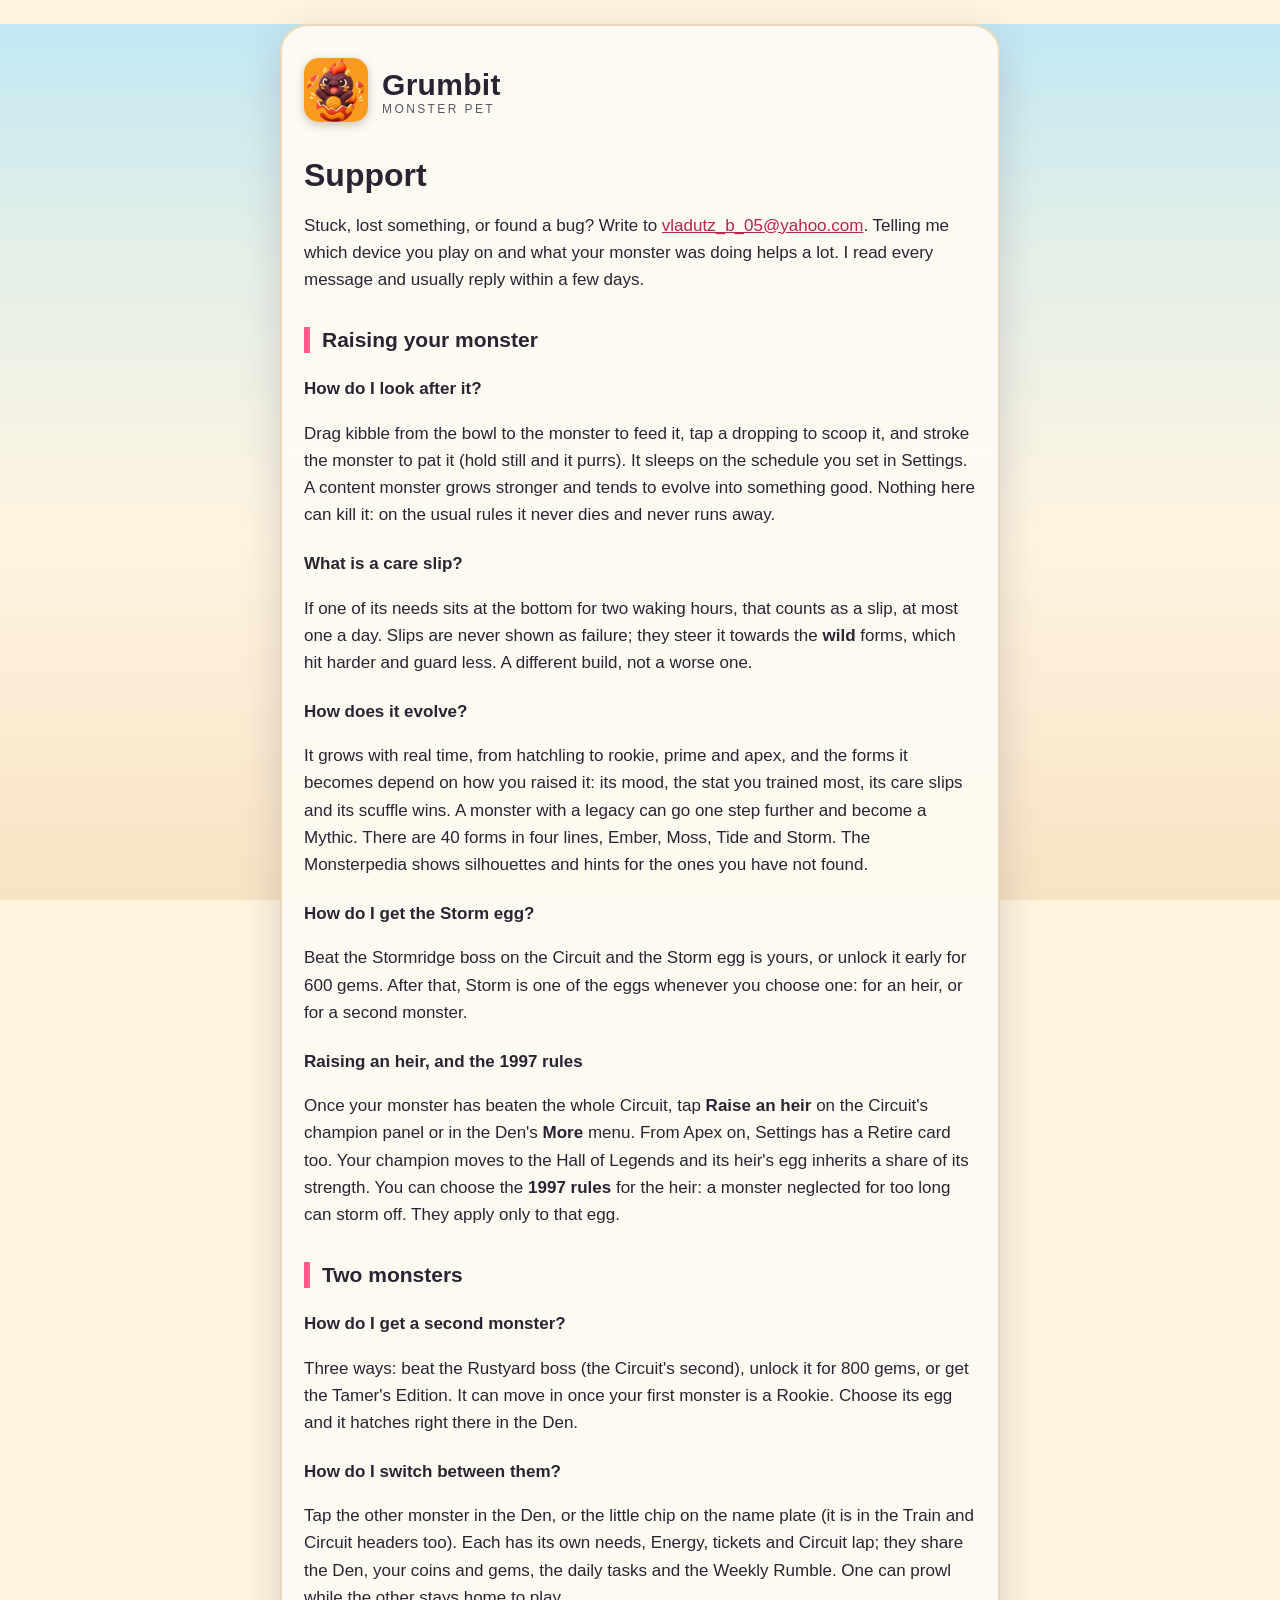
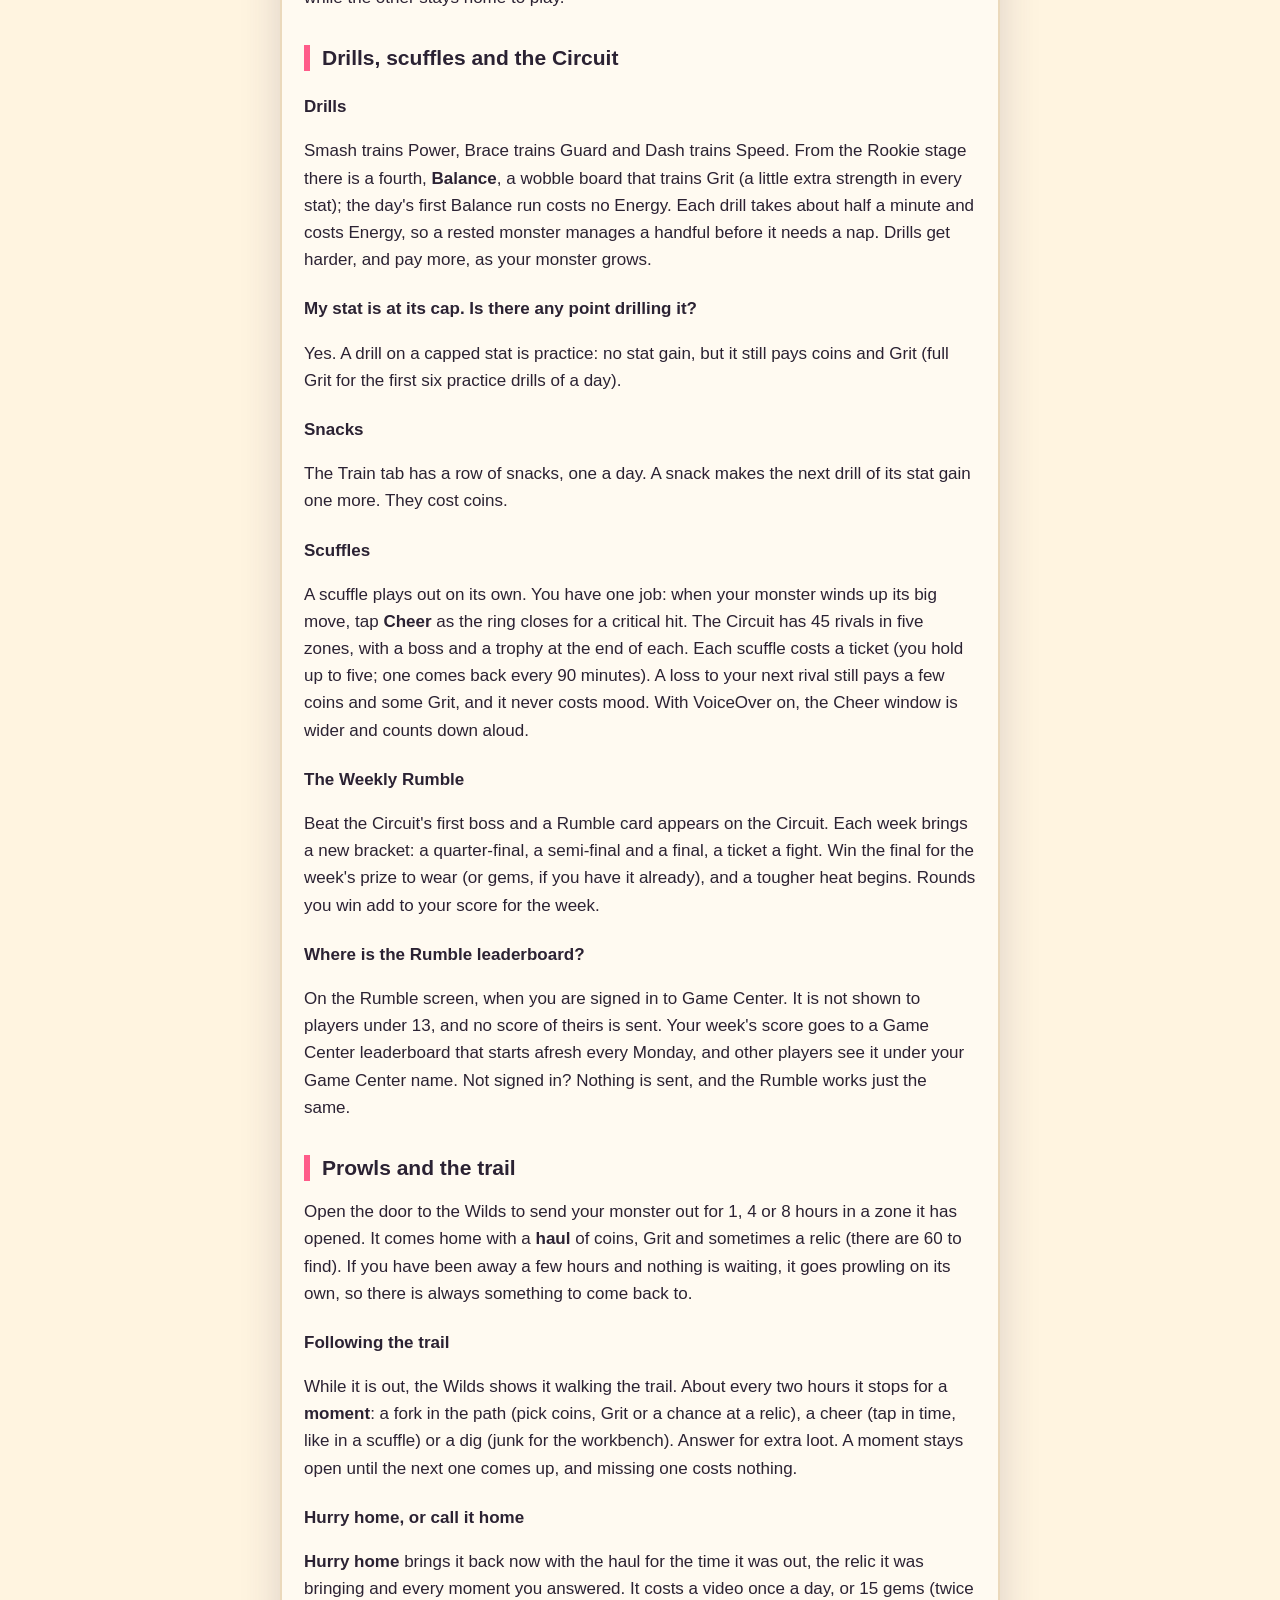
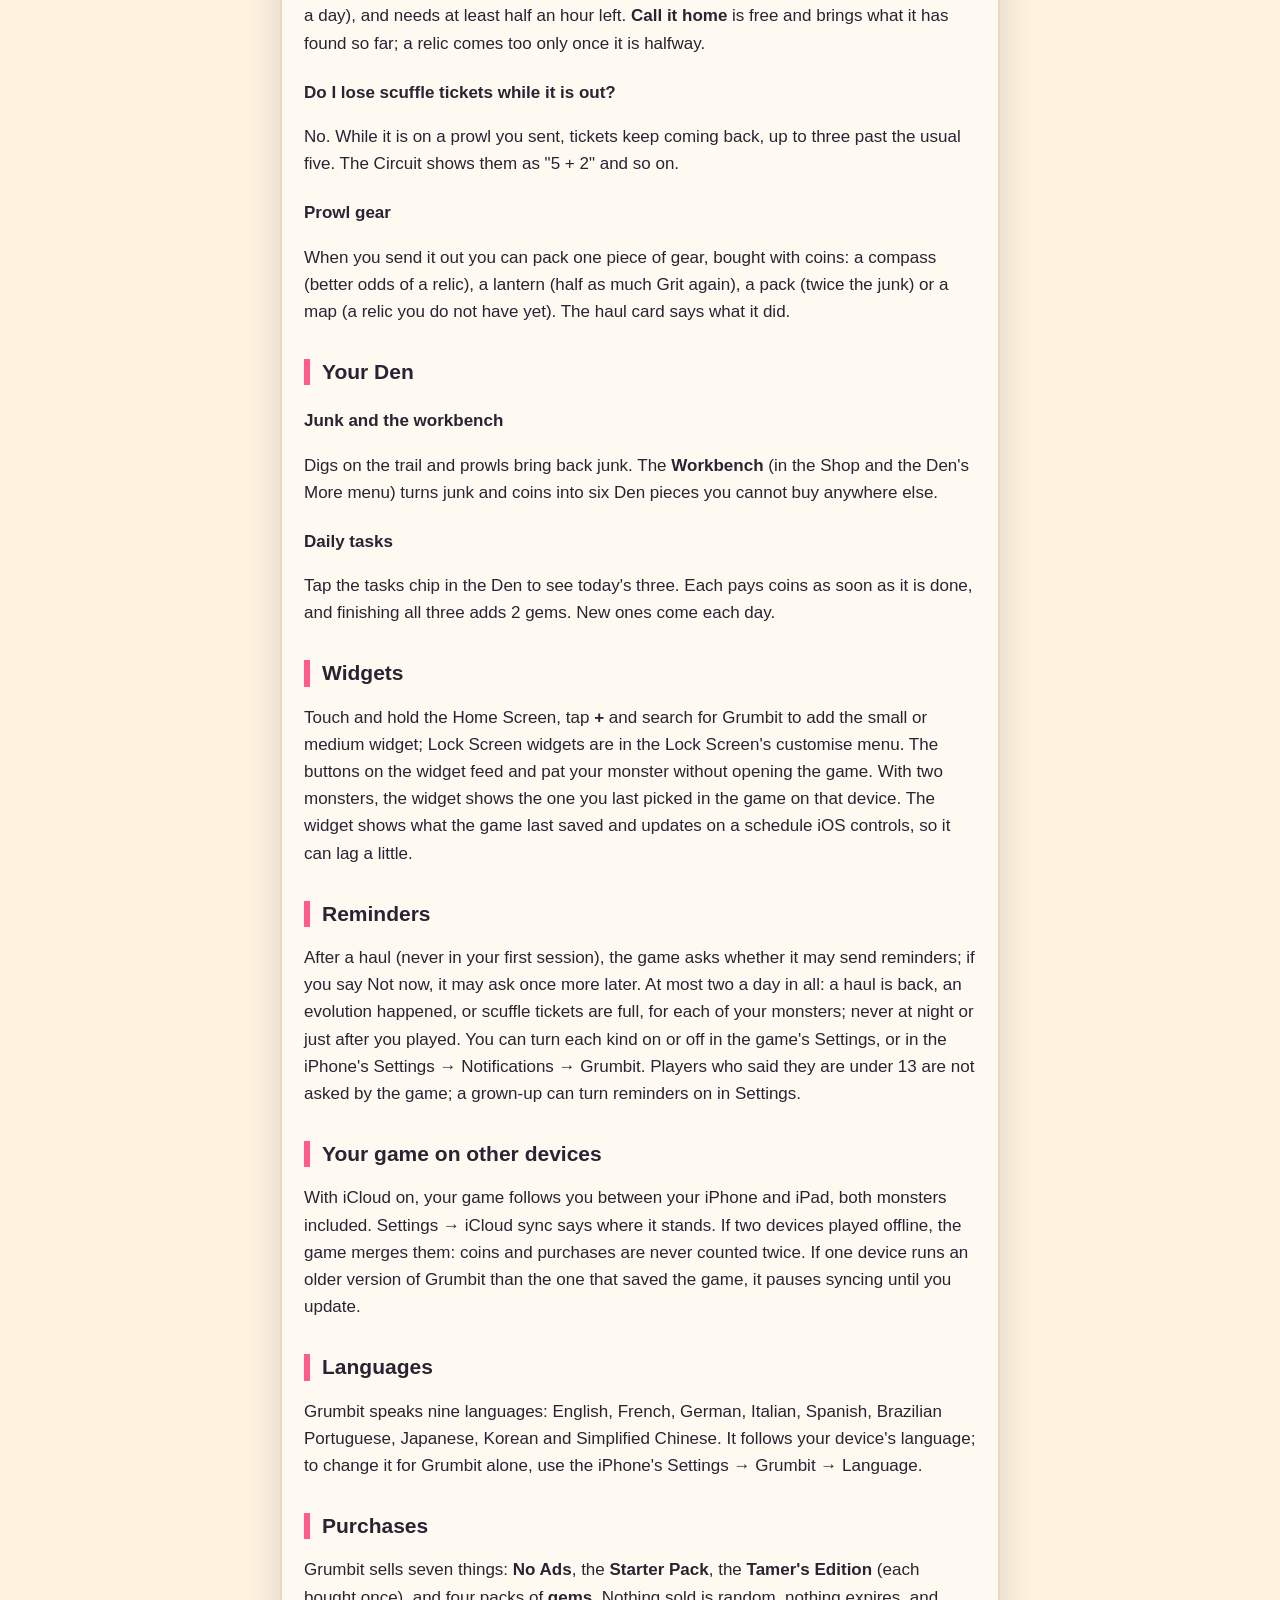
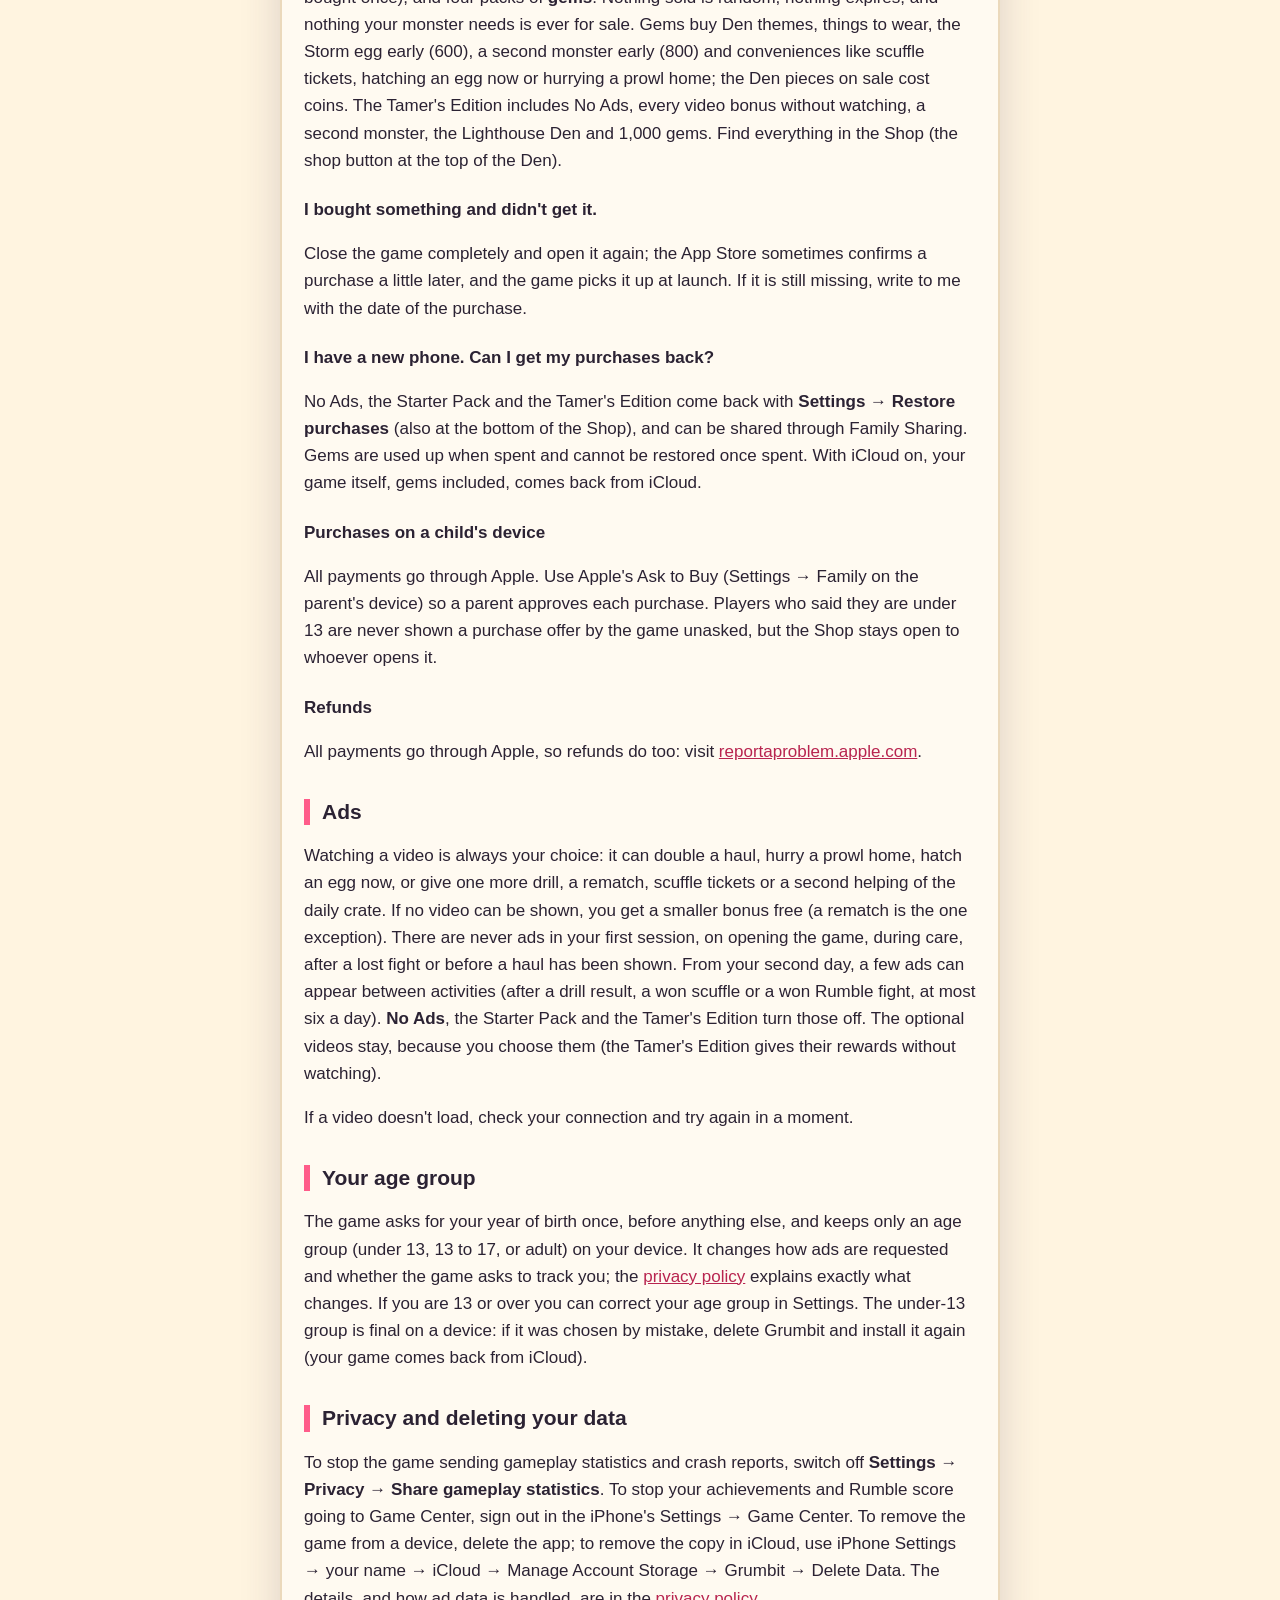
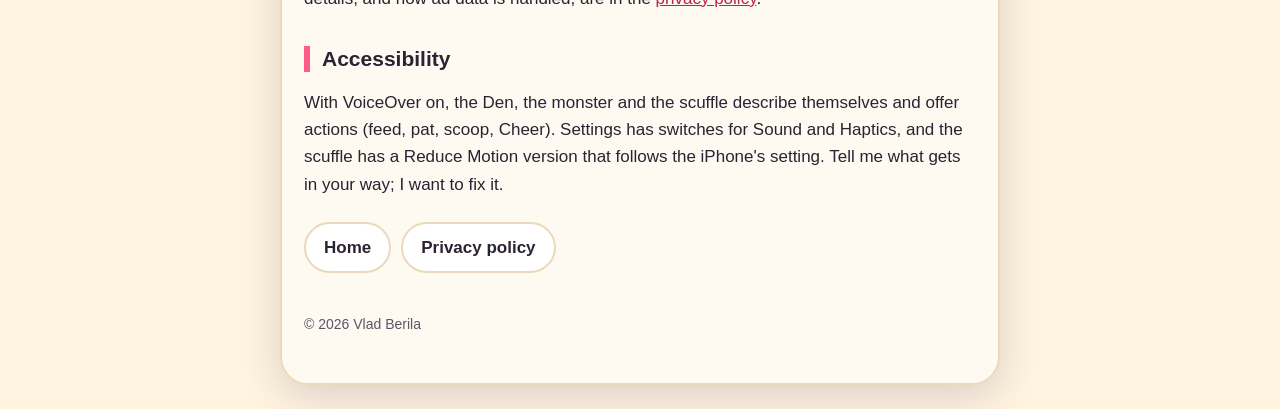
==== support.html @ beeee503 "Publish site from Grumbit site/" ====
<!doctype html>
<html lang="en">
<head>
  <meta charset="utf-8">
  <meta name="viewport" content="width=device-width, initial-scale=1">
  <title>Grumbit Support</title>
  <meta name="description" content="Help with Grumbit: raising your monsters, drills, scuffles and the Weekly Rumble, prowls and the trail, a second monster, widgets, purchases, ads, your age group and contact.">
  <link rel="icon" href="icon.png">
  <link rel="stylesheet" href="style.css">
</head>
<body>
<main>
  <header class="brand">
    <a href="./"><img src="icon.png" alt=""></a>
    <a href="./">
      <div class="name">Grumbit</div>
      <div class="tagline">Monster pet</div>
    </a>
  </header>

  <h1>Support</h1>
  <p>Stuck, lost something, or found a bug? Write to
  <a href="mailto:vladutz_b_05@yahoo.com?subject=Grumbit">vladutz_b_05@yahoo.com</a>.
  Telling me which device you play on and what your monster was doing helps a lot. I read every
  message and usually reply within a few days.</p>

  <h2>Raising your monster</h2>

  <h3>How do I look after it?</h3>
  <p>Drag kibble from the bowl to the monster to feed it, tap a dropping to scoop it, and
  stroke the monster to pat it (hold still and it purrs). It sleeps on the schedule you set in
  Settings. A content monster grows stronger and tends to evolve into something good. Nothing
  here can kill it: on the usual rules it never dies and never runs away.</p>

  <h3>What is a care slip?</h3>
  <p>If one of its needs sits at the bottom for two waking hours, that counts as a slip, at most
  one a day. Slips are never shown as failure; they steer it towards the <strong>wild</strong>
  forms, which hit harder and guard less. A different build, not a worse one.</p>

  <h3>How does it evolve?</h3>
  <p>It grows with real time, from hatchling to rookie, prime and apex, and the forms it becomes
  depend on how you raised it: its mood, the stat you trained most, its care slips and its
  scuffle wins. A monster with a legacy can go one step further and become a Mythic. There are
  40 forms in four lines, Ember, Moss, Tide and Storm. The Monsterpedia shows silhouettes and
  hints for the ones you have not found.</p>

  <h3>How do I get the Storm egg?</h3>
  <p>Beat the Stormridge boss on the Circuit and the Storm egg is yours, or unlock it early for
  600 gems. After that, Storm is one of the eggs whenever you choose one: for an heir, or for a
  second monster.</p>

  <h3>Raising an heir, and the 1997 rules</h3>
  <p>Once your monster has beaten the whole Circuit, tap <strong>Raise an heir</strong> on the
  Circuit's champion panel or in the Den's <strong>More</strong> menu. From Apex on, Settings has
  a Retire card too. Your champion moves to the Hall of Legends and its heir's egg inherits a
  share of its strength. You can choose the <strong>1997 rules</strong> for the heir: a monster
  neglected for too long can storm off. They apply only to that egg.</p>

  <h2>Two monsters</h2>

  <h3>How do I get a second monster?</h3>
  <p>Three ways: beat the Rustyard boss (the Circuit's second), unlock it for 800 gems, or get the
  Tamer's Edition. It can move in once your first monster is a Rookie. Choose its egg and it
  hatches right there in the Den.</p>

  <h3>How do I switch between them?</h3>
  <p>Tap the other monster in the Den, or the little chip on the name plate (it is in the Train
  and Circuit headers too). Each has its own needs, Energy, tickets and Circuit lap; they share
  the Den, your coins and gems, the daily tasks and the Weekly Rumble. One can prowl while the
  other stays home to play.</p>

  <h2>Drills, scuffles and the Circuit</h2>

  <h3>Drills</h3>
  <p>Smash trains Power, Brace trains Guard and Dash trains Speed. From the Rookie stage there
  is a fourth, <strong>Balance</strong>, a wobble board that trains Grit (a little extra strength
  in every stat); the day's first Balance run costs no Energy. Each drill takes about half a
  minute and costs Energy, so a rested monster manages a handful before it needs a nap. Drills
  get harder, and pay more, as your monster grows.</p>

  <h3>My stat is at its cap. Is there any point drilling it?</h3>
  <p>Yes. A drill on a capped stat is practice: no stat gain, but it still pays coins and Grit
  (full Grit for the first six practice drills of a day).</p>

  <h3>Snacks</h3>
  <p>The Train tab has a row of snacks, one a day. A snack makes the next drill of its stat gain
  one more. They cost coins.</p>

  <h3>Scuffles</h3>
  <p>A scuffle plays out on its own. You have one job: when your monster winds up its big move,
  tap <strong>Cheer</strong> as the ring closes for a critical hit. The Circuit has 45 rivals in
  five zones, with a boss and a trophy at the end of each. Each scuffle costs a ticket (you hold
  up to five; one comes back every 90 minutes). A loss to your next rival still pays a few coins
  and some Grit, and it never costs mood. With VoiceOver on, the Cheer window is wider and counts
  down aloud.</p>

  <h3>The Weekly Rumble</h3>
  <p>Beat the Circuit's first boss and a Rumble card appears on the Circuit. Each week brings a
  new bracket: a quarter-final, a semi-final and a final, a ticket a fight. Win the final for the
  week's prize to wear (or gems, if you have it already), and a tougher heat begins. Rounds you
  win add to your score for the week.</p>

  <h3>Where is the Rumble leaderboard?</h3>
  <p>On the Rumble screen, when you are signed in to Game Center. It is not shown to players
  under 13, and no score of theirs is sent. Your week's score goes to a Game
  Center leaderboard that starts afresh every Monday, and other players see it under your Game
  Center name. Not signed in? Nothing is sent, and the Rumble works just the same.</p>

  <h2>Prowls and the trail</h2>
  <p>Open the door to the Wilds to send your monster out for 1, 4 or 8 hours in a zone it has
  opened. It comes home with a <strong>haul</strong> of coins, Grit and sometimes a relic (there
  are 60 to find). If you have been away a few hours and nothing is waiting, it goes prowling on
  its own, so there is always something to come back to.</p>

  <h3>Following the trail</h3>
  <p>While it is out, the Wilds shows it walking the trail. About every two hours it stops for a
  <strong>moment</strong>: a fork in the path (pick coins, Grit or a chance at a relic), a cheer
  (tap in time, like in a scuffle) or a dig (junk for the workbench). Answer for extra loot. A
  moment stays open until the next one comes up, and missing one costs nothing.</p>

  <h3>Hurry home, or call it home</h3>
  <p><strong>Hurry home</strong> brings it back now with the haul for the time it was out, the
  relic it was bringing and every moment you answered. It costs a video once a day, or 15 gems
  (twice a day), and needs at least half an hour left. <strong>Call it home</strong> is free and
  brings what it has found so far; a relic comes too only once it is halfway.</p>

  <h3>Do I lose scuffle tickets while it is out?</h3>
  <p>No. While it is on a prowl you sent, tickets keep coming back, up to three past the usual
  five. The Circuit shows them as "5 + 2" and so on.</p>

  <h3>Prowl gear</h3>
  <p>When you send it out you can pack one piece of gear, bought with coins: a compass (better odds
  of a relic), a lantern (half as much Grit again), a pack (twice the junk) or a map (a relic you
  do not have yet). The haul card says what it did.</p>

  <h2>Your Den</h2>

  <h3>Junk and the workbench</h3>
  <p>Digs on the trail and prowls bring back junk. The <strong>Workbench</strong> (in the Shop and
  the Den's More menu) turns junk and coins into six Den pieces you cannot buy anywhere else.</p>

  <h3>Daily tasks</h3>
  <p>Tap the tasks chip in the Den to see today's three. Each pays coins as soon as it is done,
  and finishing all three adds 2 gems. New ones come each day.</p>

  <h2>Widgets</h2>
  <p>Touch and hold the Home Screen, tap <strong>+</strong> and search for Grumbit to add the
  small or medium widget; Lock Screen widgets are in the Lock Screen's customise menu. The
  buttons on the widget feed and pat your monster without opening the game. With two monsters,
  the widget shows the one you last picked in the game on that device. The widget shows what the
  game last saved and updates on a schedule iOS controls, so it can lag a little.</p>

  <h2>Reminders</h2>
  <p>After a haul (never in your first session), the game asks whether it may send reminders; if
  you say Not now, it may ask once more later. At most two a day in all: a haul is back, an
  evolution happened, or scuffle tickets are full, for each of your monsters; never at night or
  just after you played. You can turn each kind on or off in the game's Settings, or in the
  iPhone's Settings → Notifications → Grumbit. Players who said they are under 13 are not
  asked by the game; a grown-up can turn reminders on in Settings.</p>

  <h2>Your game on other devices</h2>
  <p>With iCloud on, your game follows you between your iPhone and iPad, both monsters included.
  Settings → iCloud sync says where it stands. If two devices played offline, the game merges
  them: coins and purchases are never counted twice. If one device runs an older version of
  Grumbit than the one that saved the game, it pauses syncing until you update.</p>

  <h2>Languages</h2>
  <p>Grumbit speaks nine languages: English, French, German, Italian, Spanish, Brazilian
  Portuguese, Japanese, Korean and Simplified Chinese. It follows your device's language; to
  change it for Grumbit alone, use the iPhone's Settings → Grumbit → Language.</p>

  <h2>Purchases</h2>
  <p>Grumbit sells seven things: <strong>No Ads</strong>, the <strong>Starter Pack</strong>, the
  <strong>Tamer's Edition</strong> (each bought once), and four packs of <strong>gems</strong>.
  Nothing sold is random, nothing expires, and nothing your monster needs is ever for sale. Gems
  buy Den themes, things to wear, the Storm egg early (600), a second monster early (800) and
  conveniences like scuffle tickets, hatching an egg now or hurrying a prowl home; the Den
  pieces on sale cost coins. The Tamer's Edition includes No Ads, every video bonus without watching, a second
  monster, the Lighthouse Den and 1,000 gems. Find everything in the Shop (the shop button at the
  top of the Den).</p>

  <h3>I bought something and didn't get it.</h3>
  <p>Close the game completely and open it again; the App Store sometimes confirms a purchase a
  little later, and the game picks it up at launch. If it is still missing, write to me with the
  date of the purchase.</p>

  <h3>I have a new phone. Can I get my purchases back?</h3>
  <p>No Ads, the Starter Pack and the Tamer's Edition come back with <strong>Settings → Restore
  purchases</strong> (also at the bottom of the Shop), and can be shared through Family Sharing.
  Gems are used up when spent and cannot be restored once spent. With iCloud on, your game itself,
  gems included, comes back from iCloud.</p>

  <h3>Purchases on a child's device</h3>
  <p>All payments go through Apple. Use Apple's Ask to Buy (Settings → Family on the parent's
  device) so a parent approves each purchase. Players who said they are under 13 are never shown
  a purchase offer by the game unasked, but the Shop stays open to whoever opens it.</p>

  <h3>Refunds</h3>
  <p>All payments go through Apple, so refunds do too: visit
  <a href="https://reportaproblem.apple.com">reportaproblem.apple.com</a>.</p>

  <h2>Ads</h2>
  <p>Watching a video is always your choice: it can double a haul, hurry a prowl home, hatch an
  egg now, or give one more drill, a rematch, scuffle tickets or a second helping of the daily
  crate. If no video can be shown, you get a smaller bonus free (a rematch is the one exception).
  There are never ads in your first session, on opening the game, during care, after a lost fight
  or before a haul has been shown. From your second day, a few ads can appear between activities
  (after a drill result, a won scuffle or a won Rumble fight, at most six a day).
  <strong>No Ads</strong>, the Starter Pack and the Tamer's Edition turn those off. The optional
  videos stay, because you choose them (the Tamer's Edition gives their rewards without
  watching).</p>
  <p>If a video doesn't load, check your connection and try again in a moment.</p>

  <h2>Your age group</h2>
  <p>The game asks for your year of birth once, before anything else, and keeps only an age
  group (under 13, 13 to 17, or adult) on your device. It changes how ads are requested and
  whether the game asks to track you; the <a href="privacy.html#children">privacy policy</a>
  explains exactly what changes. If you are 13 or over you can correct your age group in
  Settings. The under-13 group is final on a device: if it was chosen by mistake, delete Grumbit
  and install it again (your game comes back from iCloud).</p>

  <h2>Privacy and deleting your data</h2>
  <p>To stop the game sending gameplay statistics and crash reports, switch off
  <strong>Settings → Privacy → Share gameplay statistics</strong>. To stop your achievements and
  Rumble score going to Game Center, sign out in the iPhone's Settings → Game Center. To remove
  the game from a device, delete the app; to remove the copy in iCloud, use iPhone Settings →
  your name → iCloud → Manage Account Storage → Grumbit → Delete Data. The details, and how ad
  data is handled, are in the <a href="privacy.html">privacy policy</a>.</p>

  <h2>Accessibility</h2>
  <p>With VoiceOver on, the Den, the monster and the scuffle describe themselves and offer
  actions (feed, pat, scoop, Cheer). Settings has switches for Sound and Haptics, and the
  scuffle has a Reduce Motion version that follows the iPhone's setting. Tell me what gets in
  your way; I want to fix it.</p>

  <nav class="links">
    <a href="./">Home</a>
    <a href="privacy.html">Privacy policy</a>
  </nav>

  <footer>© 2026 Vlad Berila</footer>
</main>
</body>
</html>
---- style.css ----
/* Grumbit site; colours from Grumbit/Model/Palette.swift (06 §2). */
:root {
  --sky: #BEE7F5;
  --cream: #FFF4E0;
  --clay: #E7B98A;
  --wood: #C98B5A;
  --dusk: #F2A7A0;
  --night: #3A2E4F;
  --ink: #2B2233;
  --ink-dim: #5E5468;
  --punch: #FF5C8A;
  --punch-deep: #B8244F;   /* text-safe version of punch on cream */
  --coin: #F7B733;
  --gem: #8A6CFF;
  --ember: #E8502E;
  --moss: #4FA85A;
  --tide: #2CB5B0;
  --panel: #FFFBF3;
  --panel-stroke: #EBD9BC;
}

* { box-sizing: border-box; }

html { background: var(--cream); }

body {
  margin: 0;
  min-height: 100vh;
  background: linear-gradient(180deg, var(--sky) 0%, #E4F0E8 28%, var(--cream) 60%, #F7E3C4 100%);
  background-attachment: fixed;
  color: var(--ink);
  font: 17px/1.6 ui-rounded, "SF Pro Rounded", -apple-system, BlinkMacSystemFont, "Segoe UI", Roboto, sans-serif;
  -webkit-text-size-adjust: 100%;
}

main {
  max-width: 720px;
  margin: 24px auto;
  padding: 32px 22px 48px;
  background: rgba(255, 251, 243, 0.95);
  border-radius: 28px;
  border: 2px solid var(--panel-stroke);
  box-shadow: 0 12px 40px rgba(58, 46, 79, 0.18);
}

header.brand { display: flex; align-items: center; gap: 14px; margin-bottom: 26px; }
header.brand img { width: 64px; height: 64px; border-radius: 15px; box-shadow: 0 3px 10px rgba(0,0,0,0.22); }
header.brand a { color: inherit; text-decoration: none; }
header.brand .name { font-size: 30px; font-weight: 900; line-height: 1.05; letter-spacing: 0.01em; }
header.brand .tagline { font-size: 12px; letter-spacing: 0.2em; color: var(--ink-dim); text-transform: uppercase; }

h1 { font-size: 32px; line-height: 1.2; margin: 0 0 8px; }
h2 {
  font-size: 21px; margin: 34px 0 8px; padding-left: 12px;
  border-left: 6px solid var(--punch);
  line-height: 1.25;
}
h3 { font-size: 17px; margin: 22px 0 4px; }
.dim { color: var(--ink-dim); }
a { color: var(--punch-deep); }

.hero { display: block; width: 100%; height: auto; border-radius: 20px; margin: 4px 0 20px; border: 2px solid var(--panel-stroke); }

.panel {
  background: #FFFFFF;
  border: 2px solid var(--panel-stroke);
  border-radius: 18px;
  padding: 16px 20px;
  margin: 18px 0;
}
.panel p:first-child { margin-top: 0; }
.panel p:last-child { margin-bottom: 0; }
.panel.kids { border-color: var(--tide); }

.lines { display: flex; gap: 8px; margin: 14px 0; flex-wrap: wrap; }
.lines span { padding: 4px 12px; border-radius: 999px; font-weight: 800; font-size: 14px; color: #fff; }
.lines .ember { background: #C8401F; }
.lines .moss { background: #2F7A3A; }
.lines .tide { background: #17807C; }
.lines .storm { background: #4A5A8C; }   /* Storm's body colour, Palette.swift */

table { width: 100%; border-collapse: collapse; margin: 12px 0; font-size: 15px; }
th, td { text-align: left; vertical-align: top; padding: 10px 8px; border-bottom: 1px solid var(--panel-stroke); }
th { color: var(--ink-dim); font-weight: 700; }
.table-wrap { overflow-x: auto; }

nav.links { display: flex; flex-wrap: wrap; gap: 10px; margin: 24px 0; }
nav.links a {
  padding: 10px 18px;
  border: 2px solid var(--panel-stroke);
  border-radius: 999px;
  background: #fff;
  color: var(--ink);
  text-decoration: none;
  font-weight: 800;
}
nav.links a.primary { background: var(--punch); border-color: var(--punch); color: var(--ink); }

footer { margin-top: 40px; font-size: 14px; color: var(--ink-dim); }

@media (max-width: 480px) {
  main { margin: 0; border-radius: 0; border-left: 0; border-right: 0; }
  h1 { font-size: 27px; }
  body { font-size: 16px; }
}

@media (prefers-color-scheme: dark) {
  html { background: var(--night); }
  body { background: linear-gradient(180deg, #2A2140 0%, var(--night) 100%); color: #F4ECE0; }
  main { background: rgba(58, 46, 79, 0.96); border-color: #54466E; }
  .panel { background: #46385F; border-color: #5E4F7C; }
  .dim, th, footer, header.brand .tagline { color: #CFC4DD; }
  a { color: #FFB3CA; }
  nav.links a { background: #46385F; color: #F4ECE0; border-color: #5E4F7C; }
  nav.links a.primary { background: var(--punch); color: var(--ink); }
  th, td { border-bottom-color: #5E4F7C; }
}
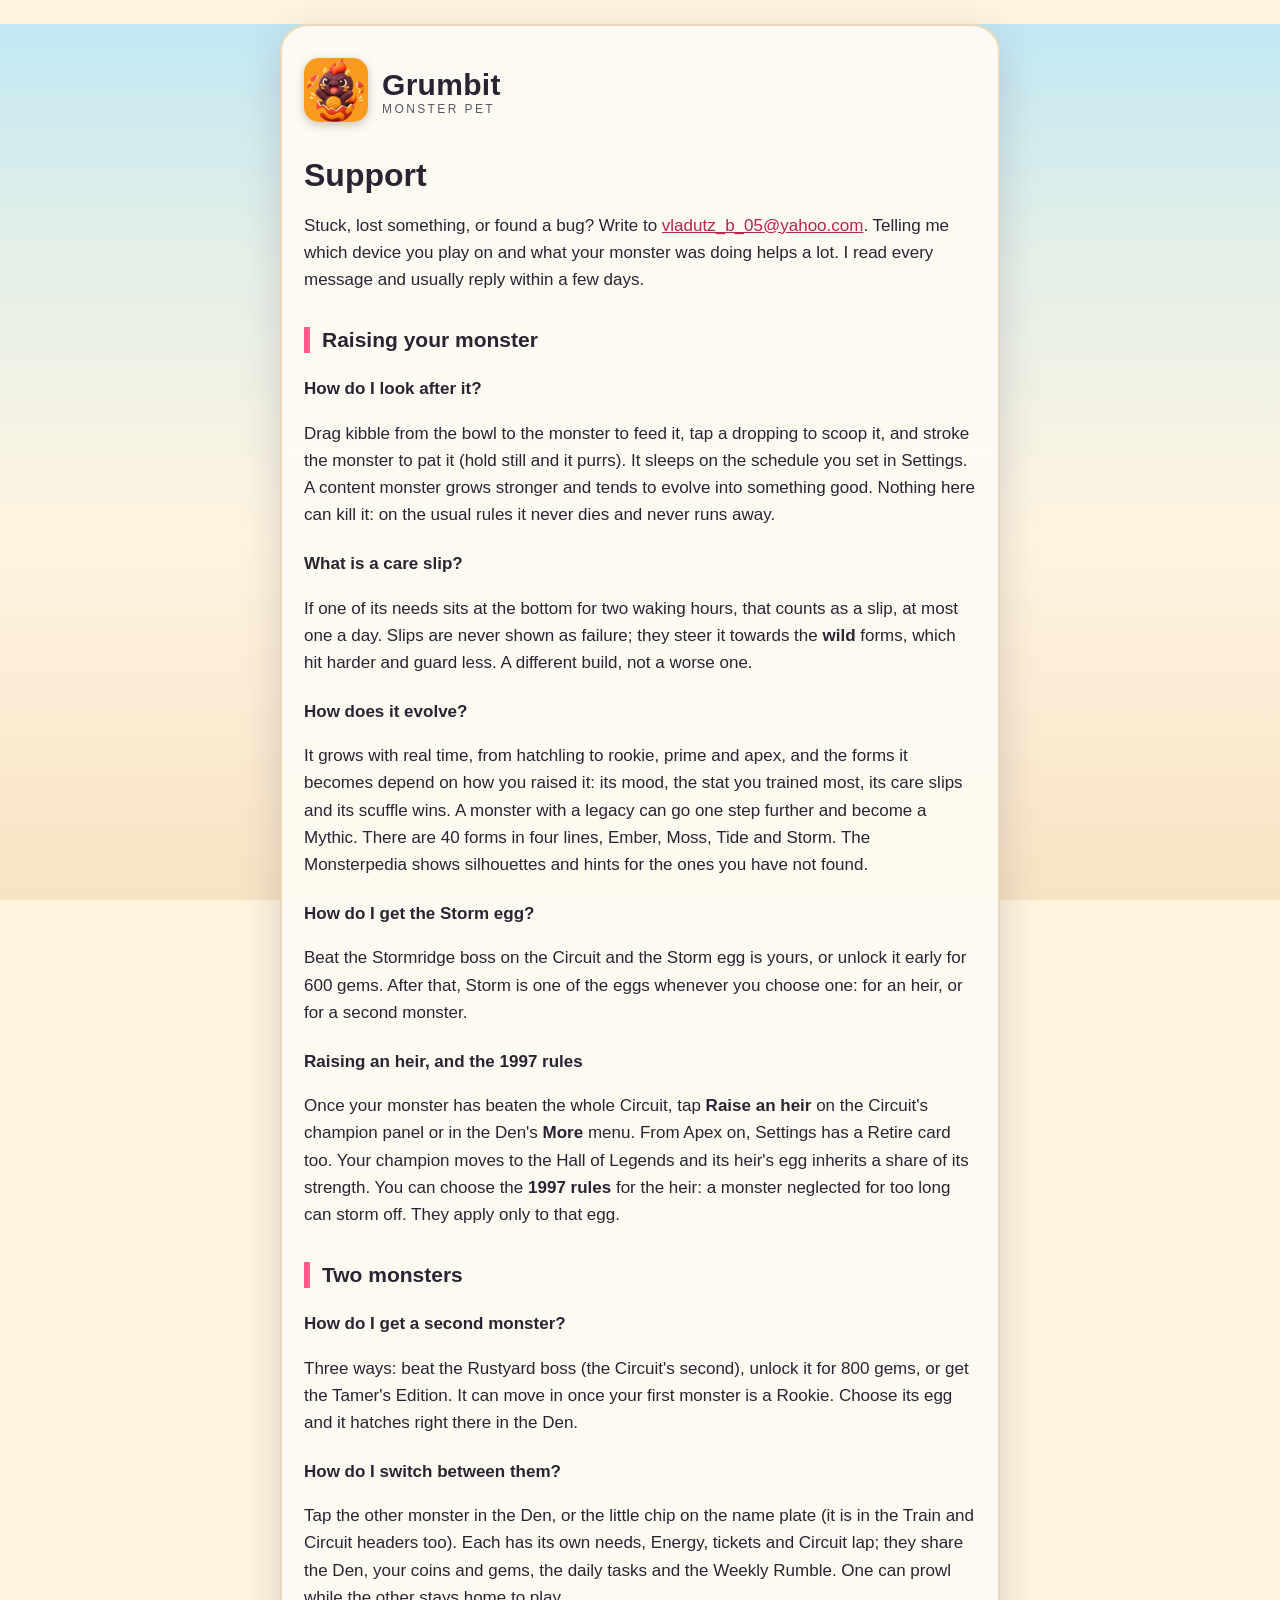
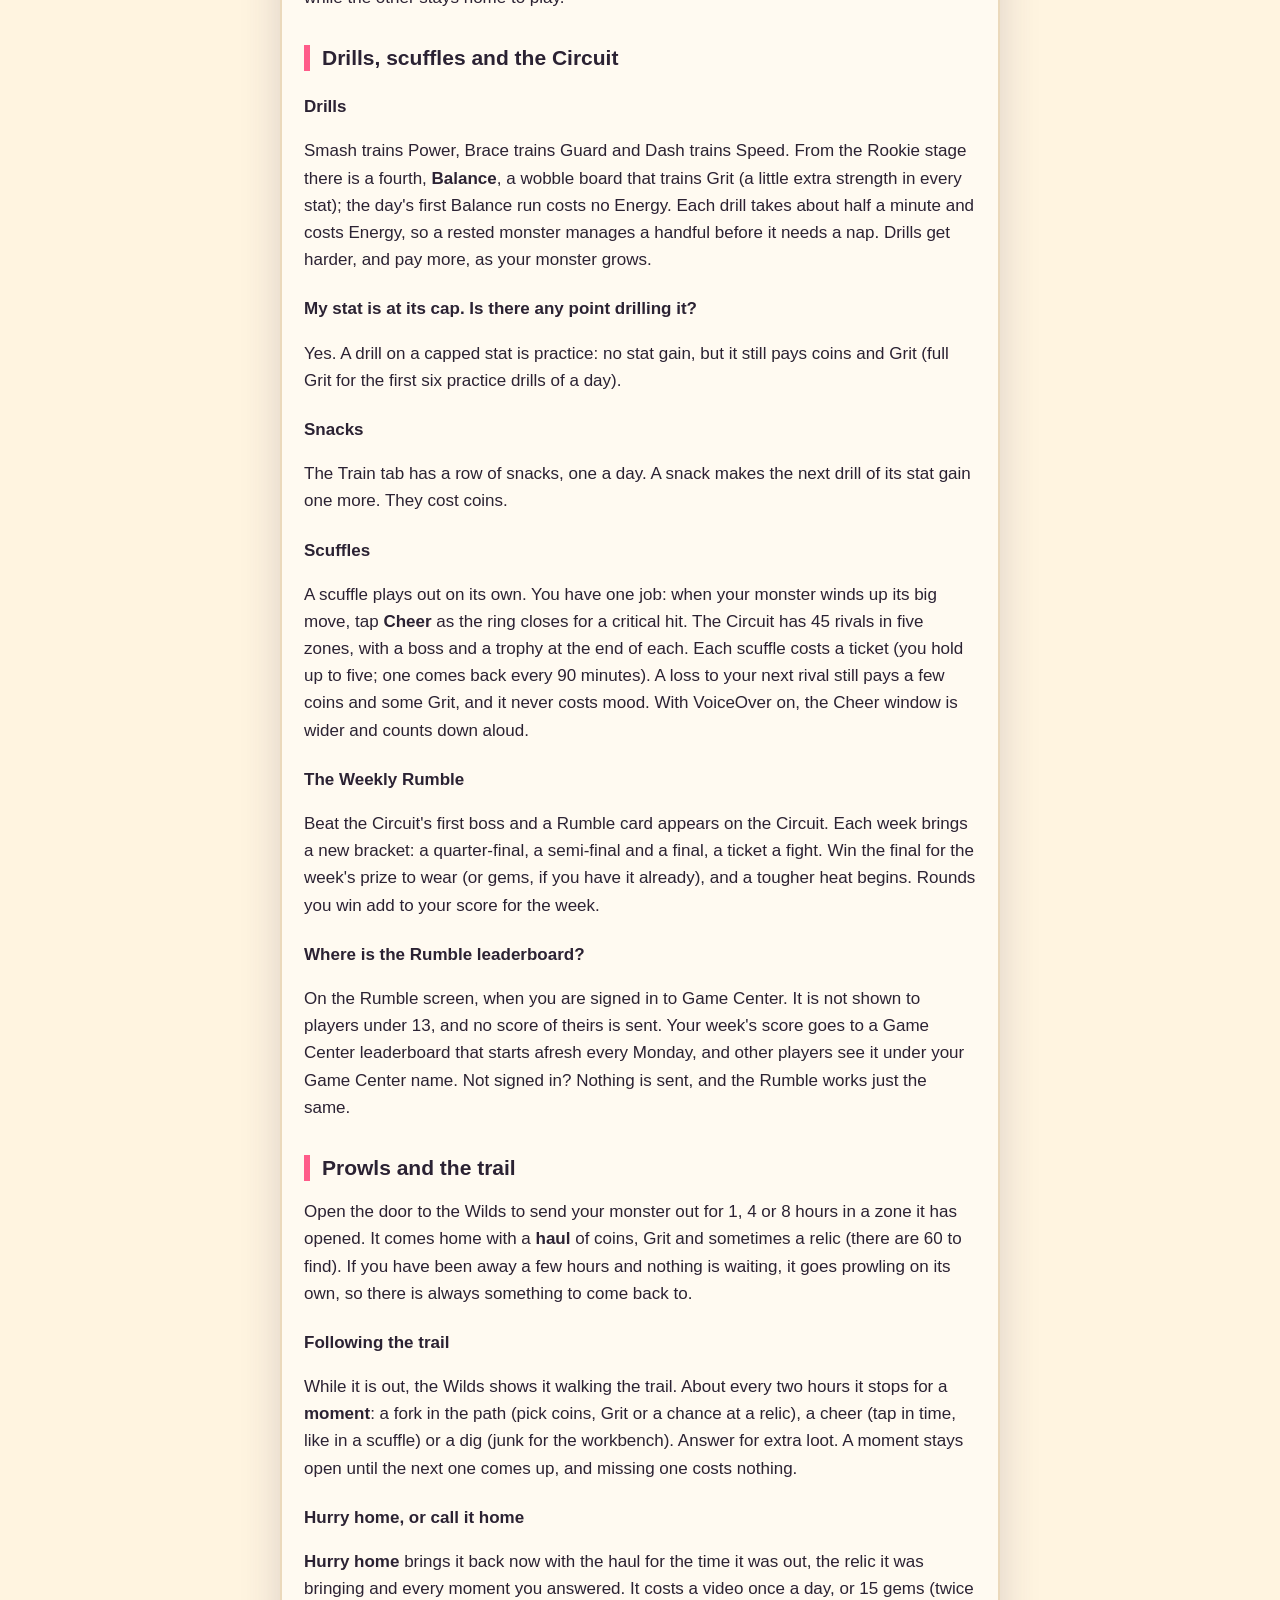
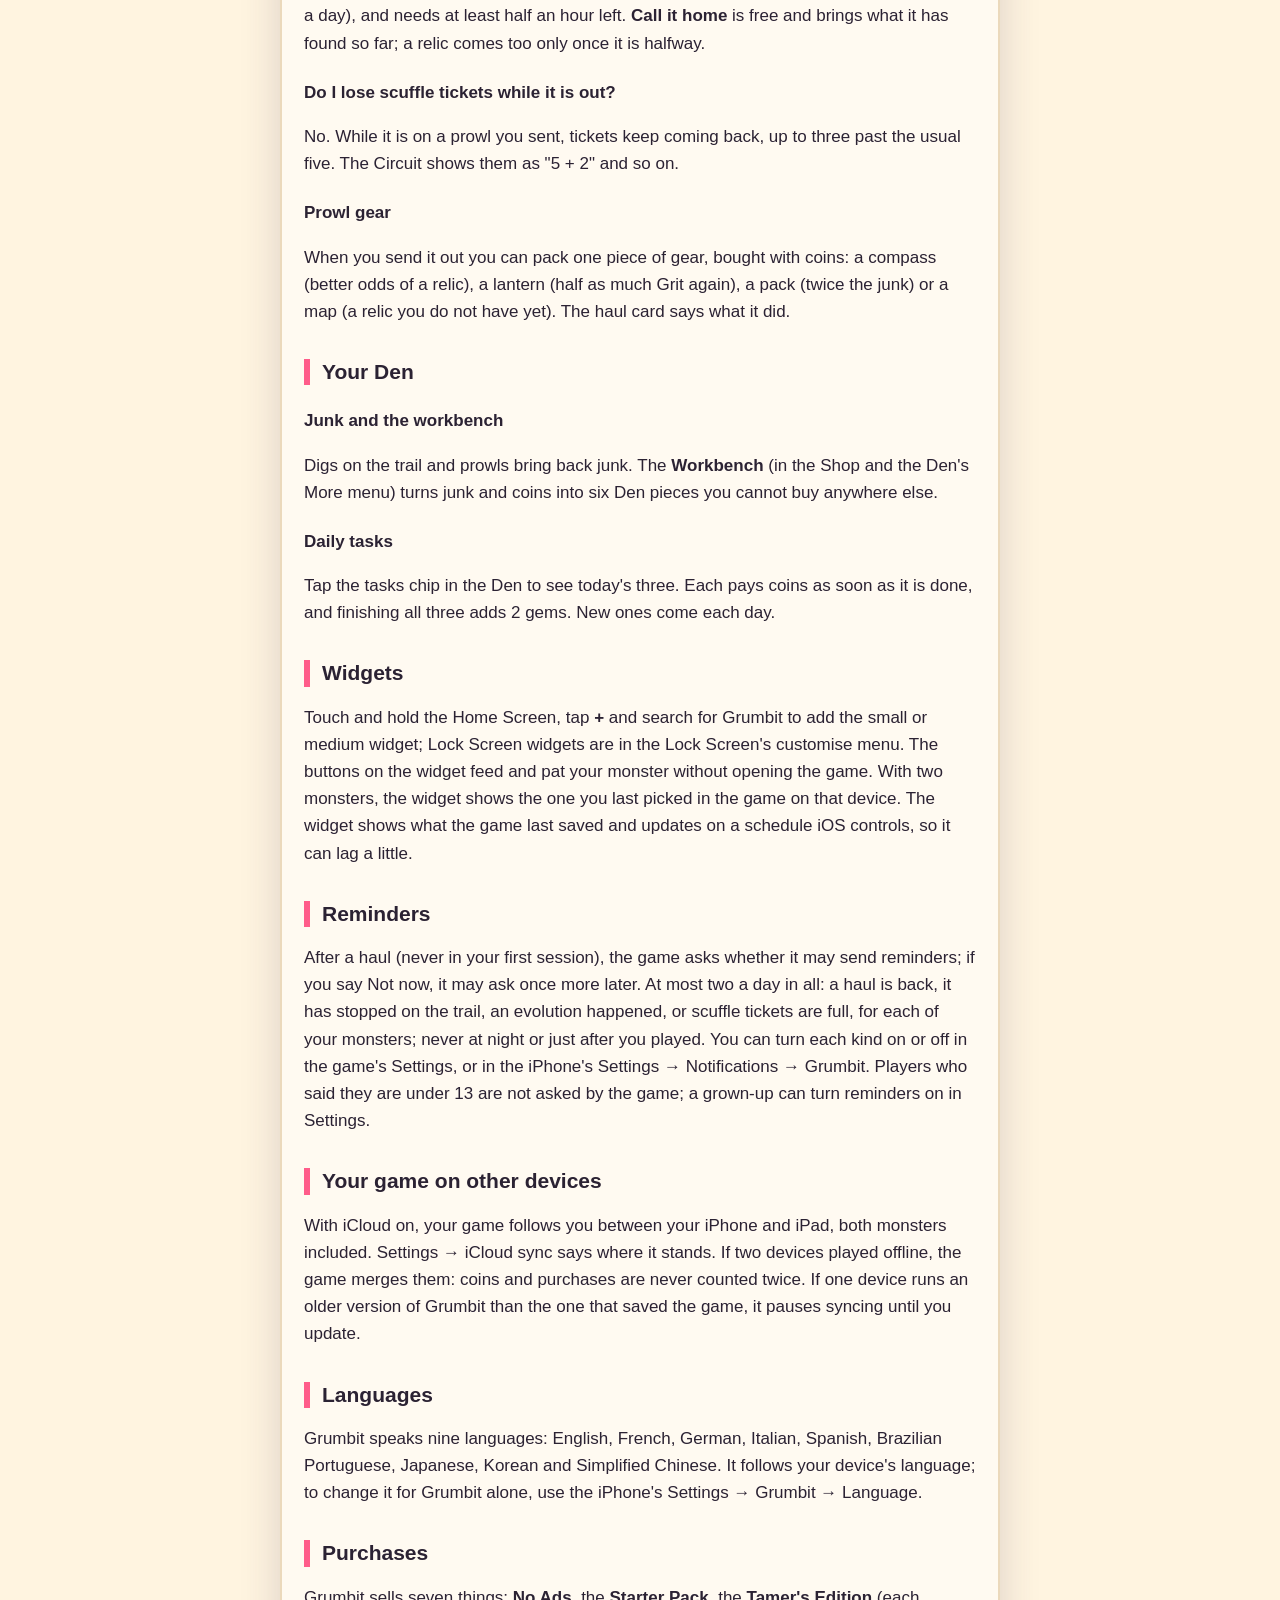
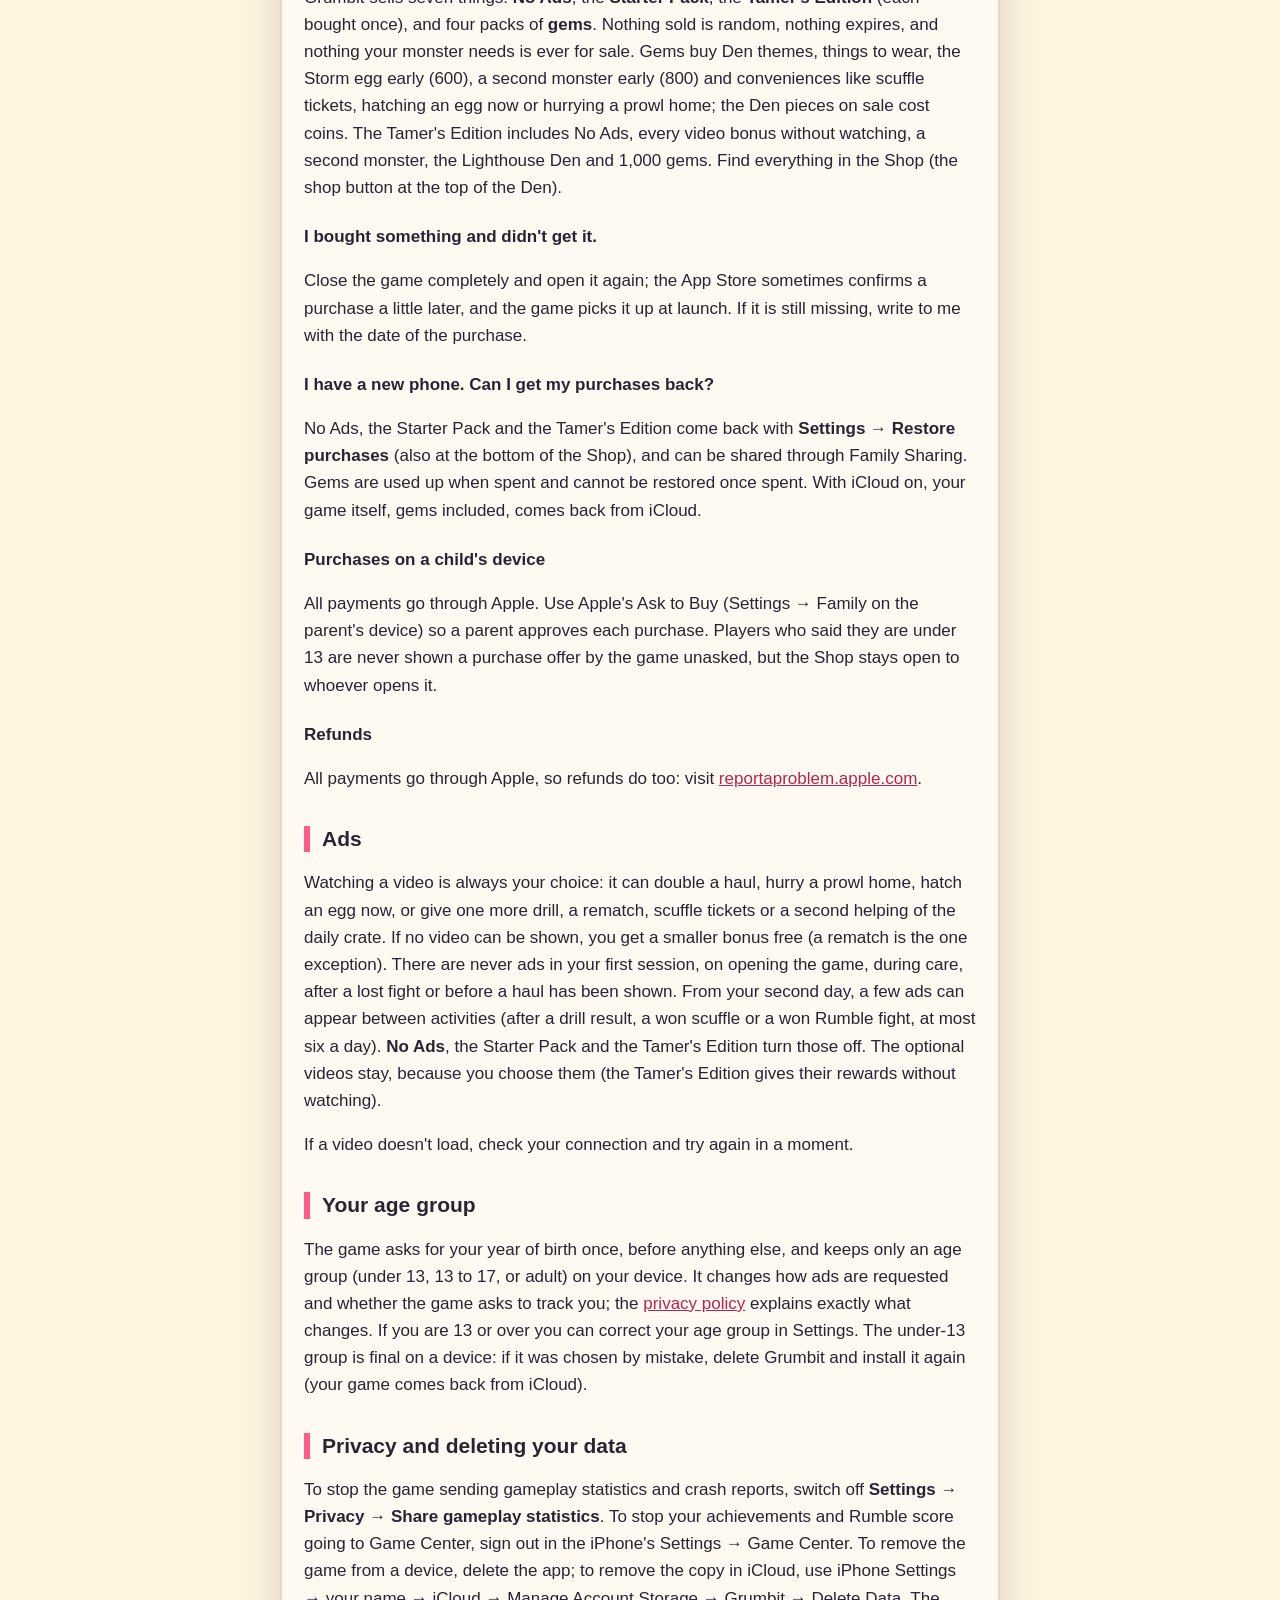
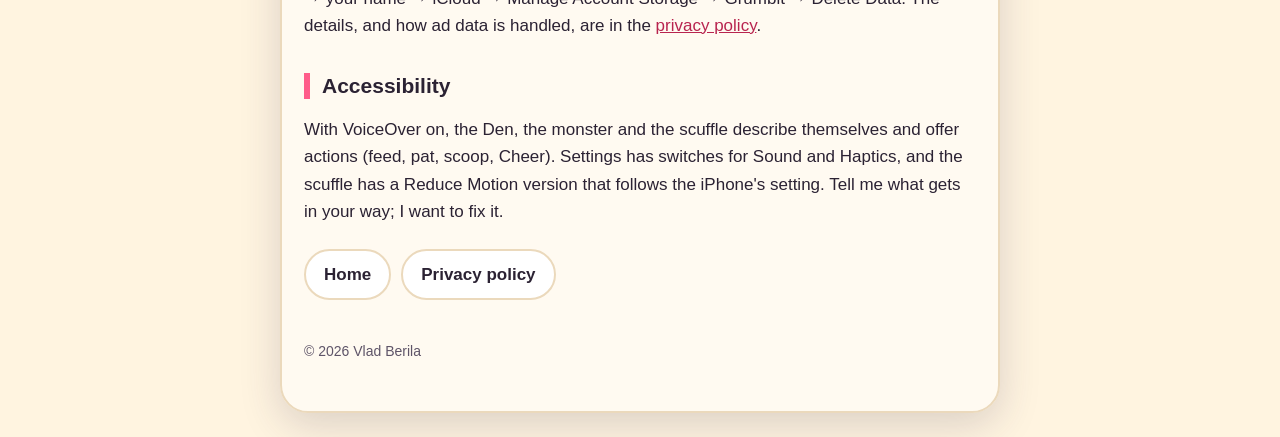
==== commit 6cdade7b: "Publish site from Grumbit site/" ====
--- a/support.html
+++ b/support.html
@@ -152,8 +152,8 @@
 
   <h2>Reminders</h2>
   <p>After a haul (never in your first session), the game asks whether it may send reminders; if
-  you say Not now, it may ask once more later. At most two a day in all: a haul is back, an
-  evolution happened, or scuffle tickets are full, for each of your monsters; never at night or
+  you say Not now, it may ask once more later. At most two a day in all: a haul is back, it has
+  stopped on the trail, an evolution happened, or scuffle tickets are full, for each of your monsters; never at night or
   just after you played. You can turn each kind on or off in the game's Settings, or in the
   iPhone's Settings → Notifications → Grumbit. Players who said they are under 13 are not
   asked by the game; a grown-up can turn reminders on in Settings.</p>
